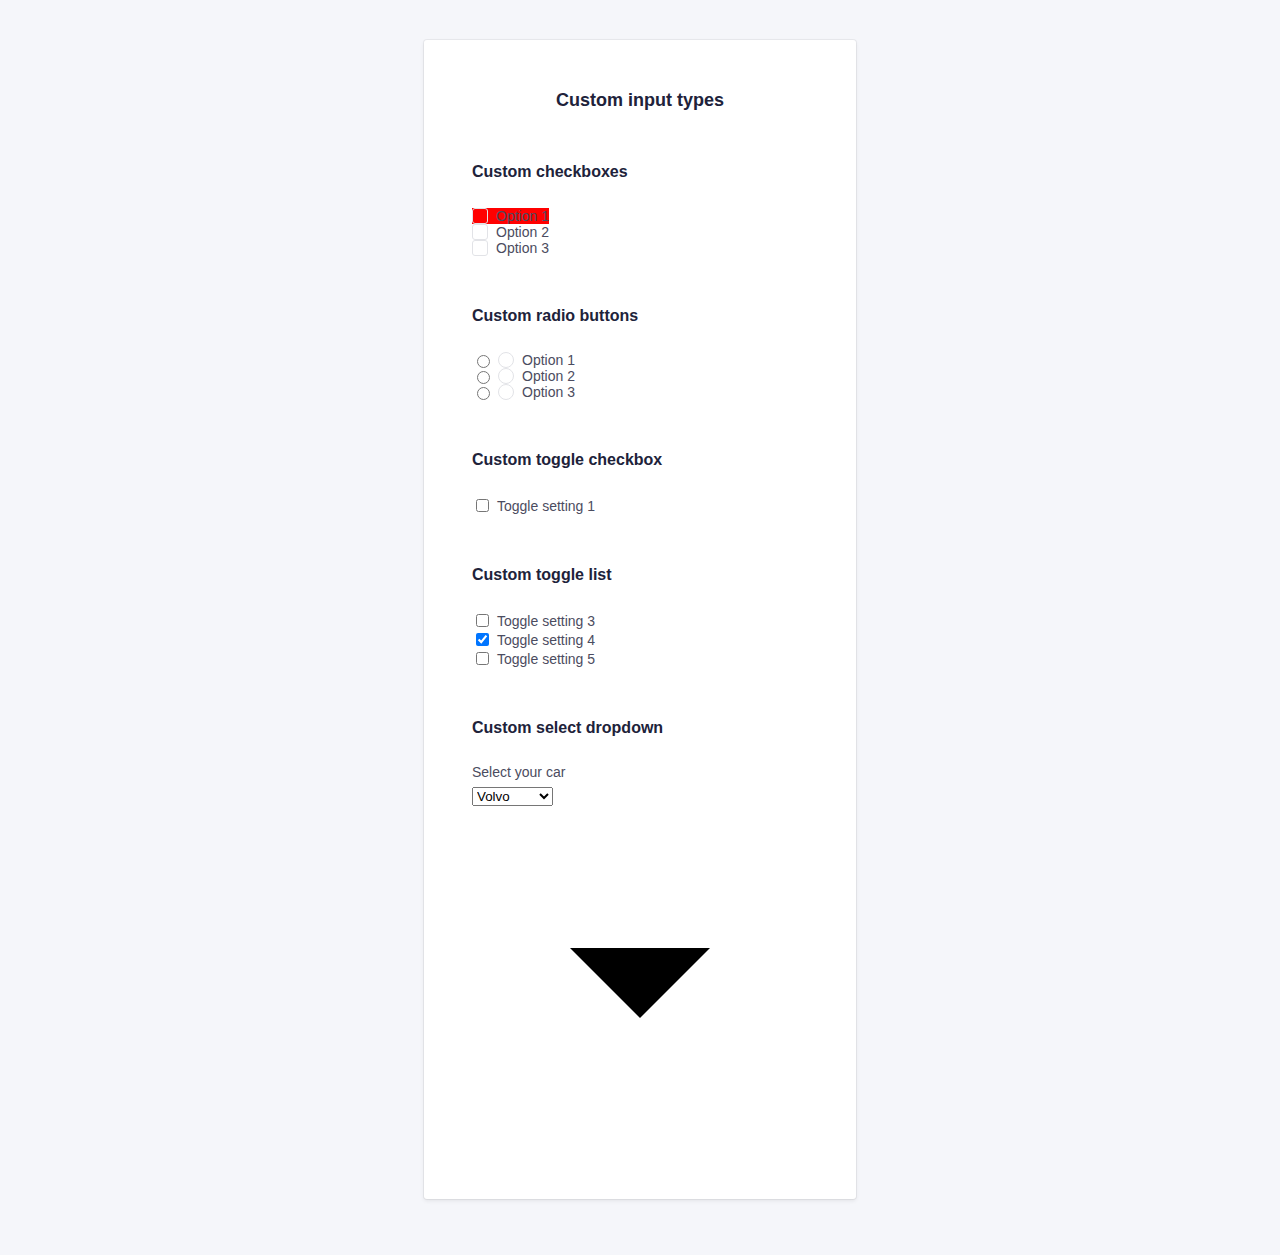
==== inputs.html @ a9cc6766 "eerste commit" ====
<!doctype html>
<html lang="en">
    <head>
        <meta charset="utf-8">
        <meta http-equiv="x-ua-compatible" content="ie=edge">
        <title>Blockport - Custom input types</title>
        <meta name="description" content="This is my HTML5 boilerplate.">
        <meta name="viewport" content="width=device-width, initial-scale=1.0">
        <meta name="msapplication-TileColor" content="#3385FF">
        <meta name="theme-color" content="#3385FF">

        <link rel="apple-touch-icon" sizes="180x180" href="apple-touch-icon.png">
        <link rel="icon" type="image/png" sizes="32x32" href="favicon-32x32.png">
        <link rel="icon" type="image/png" sizes="16x16" href="favicon-16x16.png">
        <link rel="manifest" href="site.webmanifest">
        <link rel="mask-icon" href="safari-pinned-tab.svg" color="#3385FF">

        <link rel="stylesheet" href="css/normalize.css">
        <link rel="stylesheet" href="css/screen.css">
        <script type="text/javascript">
            function togglePassword() {
                var passwordInput = document.querySelector(".js-password-input");

                if (passwordInput.type === "password") {
                    passwordInput.type = "text";
                } else {
                    passwordInput.type = "password";
                }
            }
        </script>
    </head>
    <body>
        <section class="o-row o-row--lg o-row--login o-row--beta">
            <div class="o-container u-max-width-xs">
                <form class="c-card" action="#">
                    <div class="c-card__body">
                        <h2 class="c-card__title">
                            Custom input types
                        </h2>
                        <div class="o-section">
                            <!-- Custom checkboxes -->
                            <h5>
                                Custom checkboxes
                            </h5>
                            <ul class="o-list c-option-list">
                                <li class="c-form-field c-form-field--option c-option-list__item">
                                    <input class="c-option c-option--hidden o-hide-accessible" type="checkbox"
                                        id="checkbox1" checked>
                                    <label class="c-label c-label--option c-custom-option" for="checkbox1">
                                        <span class="c-custom-option__fake-input c-custom-option__fake-input--checkbox">
                                            <svg class="c-custom-option__symbol" xmlns="http://www.w3.org/2000/svg" viewBox="0 0 9 6.75">
                                                <path d="M4.75,9.5a1,1,0,0,1-.707-.293l-2.25-2.25A1,1,0,1,1,3.207,5.543L4.75,7.086,8.793,3.043a1,1,0,0,1,1.414,1.414l-4.75,4.75A1,1,0,0,1,4.75,9.5" transform="translate(-1.5 -2.75)"/>
                                            </svg>
                                        </span>
                                        Option 1
                                    </label>
                                </li>
                                <li class="c-form-field c-form-field--option c-option-list__item">
                                    <input class="c-option c-option--hidden o-hide-accessible" type="checkbox"
                                        id="checkbox2">
                                    <label class="c-label c-label--option c-custom-option" for="checkbox2">
                                        <span class="c-custom-option__fake-input c-custom-option__fake-input--checkbox">
                                            <svg class="c-custom-option__symbol" xmlns="http://www.w3.org/2000/svg" viewBox="0 0 9 6.75">
                                                <path d="M4.75,9.5a1,1,0,0,1-.707-.293l-2.25-2.25A1,1,0,1,1,3.207,5.543L4.75,7.086,8.793,3.043a1,1,0,0,1,1.414,1.414l-4.75,4.75A1,1,0,0,1,4.75,9.5" transform="translate(-1.5 -2.75)"/>
                                            </svg>
                                        </span>
                                        Option 2
                                    </label>
                                </li>
                                <li class="c-form-field c-form-field--option c-option-list__item">
                                    <input class="c-option c-option--hidden o-hide-accessible" type="checkbox"
                                        id="checkbox3">
                                    <label class="c-label c-label--option c-custom-option" for="checkbox3">
                                        <span class="c-custom-option__fake-input c-custom-option__fake-input--checkbox">
                                            <svg class="c-custom-option__symbol" xmlns="http://www.w3.org/2000/svg" viewBox="0 0 9 6.75">
                                                <path d="M4.75,9.5a1,1,0,0,1-.707-.293l-2.25-2.25A1,1,0,1,1,3.207,5.543L4.75,7.086,8.793,3.043a1,1,0,0,1,1.414,1.414l-4.75,4.75A1,1,0,0,1,4.75,9.5" transform="translate(-1.5 -2.75)"/>
                                            </svg>
                                        </span>
                                        Option 3
                                    </label>
                                </li>
                            </ul>
                        </div>
                        <div class="o-section">
                            <!-- Custom radio buttons -->
                            <h5>
                                Custom radio buttons
                            </h5>
                            <ul class="o-list c-option-list">
                                <li class="c-form-field c-form-field--option c-option-list__item">
                                    <input class="c-option c-option--hidden" type="radio" name="radios" id="radio1">
                                    <label class="c-label c-label--option c-custom-option" for="radio1">
                                        <span class="c-custom-option__fake-input c-custom-option__fake-input--radio">
                                            <span class="c-custom-option__symbol"></span>
                                        </span>
                                        Option 1
                                    </label>
                                </li>
                                <li class="c-form-field c-form-field--option c-option-list__item">
                                    <input class="c-option c-option--hidden" type="radio" name="radios" id="radio2">
                                    <label class="c-label c-label--option c-custom-option" for="radio2">
                                        <span class="c-custom-option__fake-input c-custom-option__fake-input--radio">
                                            <span class="c-custom-option__symbol"></span>
                                        </span>
                                        Option 2
                                    </label>
                                </li>
                                <li class="c-form-field c-form-field--option c-option-list__item">
                                    <input class="c-option c-option--hidden" type="radio" name="radios" id="radio3">
                                    <label class="c-label c-label--option c-custom-option" for="radio3">
                                        <span class="c-custom-option__fake-input c-custom-option__fake-input--radio">
                                            <span class="c-custom-option__symbol"></span>
                                        </span>
                                        Option 3
                                    </label>
                                </li>
                            </ul>
                        </div>
                        <div class="o-section">
                            <!-- Custom toggle checkboxes -->
                            <h5>
                                Custom toggle checkbox
                            </h5>
                            <p class="c-form-field c-form-field--option">
                                <input class="c-option c-option--hidden" type="checkbox" id="toggle1">
                                <label class="c-label c-label--option c-custom-toggle" for="toggle1">
                                    <span class="c-custom-toggle__fake-input">
                                    </span>
                                    Toggle setting 1
                                </label>
                            </p>
                        </div>
                        <div class="o-section">
                            <h5>
                                Custom toggle list
                            </h5>
                            <ul class="o-list c-toggle-list">
                                <li class="c-form-field c-form-field--option c-toggle-list__item">
                                    <input class="c-option c-option--hidden" type="checkbox" id="toggle3">
                                    <label class="c-label c-label--option c-custom-toggle c-custom-toggle--inverted" for="toggle3">
                                        <span class="c-custom-toggle__fake-input">
                                        </span>
                                        Toggle setting 3
                                    </label>
                                </li>
                                <li class="c-form-field c-form-field--option c-toggle-list__item">
                                    <input class="c-option c-option--hidden" type="checkbox" id="toggle4" checked>
                                    <label class="c-label c-label--option c-custom-toggle c-custom-toggle--inverted" for="toggle4">
                                        <span class="c-custom-toggle__fake-input">
                                        </span>
                                        Toggle setting 4
                                    </label>
                                </li>
                                <li class="c-form-field c-form-field--option c-toggle-list__item">
                                    <input class="c-option c-option--hidden" type="checkbox" id="toggle5">
                                    <label class="c-label c-label--option c-custom-toggle c-custom-toggle--inverted" for="toggle5">
                                        <span class="c-custom-toggle__fake-input">
                                        </span>
                                        Toggle setting 5
                                    </label>
                                </li>
                            </ul>
                        </div>
                        <div class="o-section">
                            <!-- Custom select -->
                            <h5>
                                Custom select dropdown
                            </h5>
                            <p class="c-form-field">
                                <label class="c-label" for="select1">
                                    Select your car
                                </label>
                                <span class="c-custom-select">
                                    <select class="c-custom-select__input" class="" name="select1" id="select1">
                                        <option value="volvo">Volvo</option>
                                        <option value="saab">Saab</option>
                                        <option value="mercedes">Mercedes</option>
                                        <option value="audi">Audi</option>
                                    </select>
                                    <svg class="c-custom-select__symbol" xmlns="http://www.w3.org/2000/svg" viewBox="0 0 24 24">
                                        <path d="M7,10l5,5,5-5Z"/>
                                    </svg>
                                </span>
                            </p>
                        </div>
                    </div>
                </form>
            </div>
        </section>
    </body>
</html>
---- css/screen.css ----
/*------------------------------------*\
#FONTS
\*------------------------------------*/

@font-face {
    font-family: "Inter Web";
    font-weight: 400;
    src: url("../fonts/Inter-Regular.woff2") format("woff2")
}

@font-face {
    font-family: "Inter Web";
    font-weight: 600;
    src: url("../fonts/Inter-SemiBold.woff2") format("woff2")
}

/*------------------------------------*\
#Variables
\*------------------------------------*/

:root {
    /* colors */
    --global-color-alpha-light: #4F95FF;
    --global-color-alpha: #3385FF;
    --global-color-alpha-dark: #2E77E6;
    --global-color-alpha-x-dark: #1B4186;
    --global-color-alpha-transparent: #3385ffbf;
    --global-color-alpha-x-transparent: #3385ff4d;

    --global-color-neutral-xxxx-light: #F5F6FA;
    --global-color-neutral-xxx-light: #E2E3E7;
    --global-color-neutral-xx-light: #caccd4;
    --global-color-neutral-x-light: #b5b6c0;
    --global-color-neutral-light: #a0a1ad;
    --global-color-neutral: #8b8c9a;
    --global-color-neutral-dark: #757787;
    --global-color-neutral-x-dark: #606274;
    --global-color-neutral-xx-dark: #4b4c60;
    --global-color-neutral-xxx-dark: #35374d;
    --global-color-neutral-xxxx-dark: #20223a;

    /* border stuff */
    --global-borderRadius: 3px;
    --global-borderWidth: 1px;

    /* transitions */
    --global-transitionTiming-alpha: .1s ease-out;

    /* Baseline settings */
    --global-baseline: 8px;         
    --global-whitespace: calc(var(--global-baseline) * 3); /* = 24px */

    --global-whitespace-xs: calc(var(--global-baseline) / 2); /* = 4px */
    --global-whitespace-sm: calc(var(--global-baseline) * 1); /*  = 8px */
    --global-whitespace-md: calc(var(--global-baseline) * 2); /*  = 16px */
    --global-whitespace-lg: calc(var(--global-baseline) * 4); /*  = 32px */
    --global-whitespace-xl: calc(var(--global-whitespace) * 2); /*  = 48px */
    --global-whitespace-xxl: calc(var(--global-whitespace) * 3); /*  = 72px */

    /*input settings*/
    --global-input-backgroundColor: White;
    --global-input-color: var(--global-color-neutral-xxxx-dark);
    --global-input-borderColor: var(--global-color-neutral-xxx-light);
    --global-input-hover-borderColor: var(--global-color-neutral-xx-light);
    --global-input-focus-borderColor: var(--global-color-alpha);
    --global-input-boxShadow: 0 0 0 3px var(--global-color-alpha-x-transparent);
}

/*------------------------------------*\
#GENERIC
\*------------------------------------*/

/*
    Generic: Page
    ---
    Global page styles + universal box-sizing:
*/

html {
    font-size: 16px;
    line-height: 1.5;
    font-family: "Inter Web", Helvetica, arial, sans-serif;
    color: var(--global-color-neutral-xxxx-dark);
    background-color: var(--global-color-neutral-xxxx-light);
    box-sizing: border-box;
    -webkit-font-smoothing: antialiased;
    -moz-osx-font-smoothing: grayscale;    
}

*,
*:before,
*:after {
    box-sizing: inherit;
}

/*
* Remove text-shadow in selection highlight:
* https://twitter.com/miketaylr/status/12228805301
*
* Customize the background color to match your design.
*/

::-moz-selection {
    background: var(--global-color-alpha);
    color: white;
    text-shadow: none;
}

::selection {
    background: var(--global-color-alpha);
    color: white;
    text-shadow: none;
}

/*------------------------------------*\
#Elements
\*------------------------------------*/

/*
Elements: Images
---
Default markup for images to make them responsive
*/

img {
    max-width: 100%;
    vertical-align: top;
}

/*
    Elements: typography
    ---
    Default markup for typographic elements
*/

h1,
h2,
h3 {
    font-weight: 700;
}

h1 {
    font-size: 36px;
    line-height: calc(var(--global-baseline) * 6);
    margin: 0 0 var(--global-whitespace);
}

h2 {
    font-size: 32px;
    line-height: calc(var(--global-baseline) * 5);
    margin: 0 0 var(--global-whitespace);
}

h3 {
    font-size: 26px;
    line-height: calc(var(--global-baseline) * 4);
    margin: 0 0 var(--global-whitespace);
}

h4,
h5,
h6 {
    font-size: 16px;
    font-weight: 600;
    line-height: calc(var(--global-baseline) * 3);
    margin: 0 0 var(--global-whitespace);
}

p,
ol,
ul,
dl,
table,
address,
figure {
    margin: 0 0 var(--global-whitespace);
}

ul,
ol {
    padding-left: var(--global-whitespace);
}

li ul,
li ol {
    margin-bottom: 0;
}

blockquote {
    font-style: normal;
    font-size: 23px;
    line-height: calc(var(--global-baseline) * 6);
    margin: 0 0 var(--global-whitespace);
}

blockquote * {
    font-size: inherit;
    line-height: inherit;
}

figcaption {
    font-weight: 400;
    font-size: 12px;
    line-height: calc(var(--global-baseline) * 2);
    margin-top: var(--global-whitespace-xxs);
}

hr {
    border: 0;
    height: var(--global-borderWidth);
    background: LightGrey;
    margin: 0 0 var(--global-whitespace);
}

a,
a:visited {
    transition: all var(--global-transitionTiming-alpha);
    color: var(--global-color-alpha);
    outline-color: var(--global-link-BoxShadowColor);
    outline-width: medium;
    outline-offset: 2px;
}

a:hover,
a:focus {
    color: var(--global-color-alpha-light);
}

a:active {
    color: var(--global-color-alpha-dark);
}

label,
input {
    display: block;
}

input::placeholder {
    color: var(--global-color-neutral-x-light);
}

/*------------------------------------*\
#OBJECTS
\*------------------------------------*/

/*
    Objects: Row
    ---
    Creates a horizontal row that stretches the viewport and adds padding around children
*/

.o-row {
    position: relative;
    padding: var(--global-whitespace) var(--global-whitespace) 0;
}

.o-row--login {
    min-height: 100vh;
    display: -webkit-flex;
    display: -ms-flex;
    display: flex;
    -ms-align-items: center;
    align-items: center;
}

/* size modifiers */

.o-row--lg {
    padding-top: var(--global-whitespace-lg);
    padding-bottom: var(--global-whitespace);
}

@media (min-width: 768px) {
    .o-row {
        padding-left: var(--global-whitespace-lg);
        padding-right: var(--global-whitespace-lg);
    }
}

/*
    Objects: Container
    ---
    Creates a horizontal container that sets de global max-width
*/

.o-container {
    margin-left: auto;
    margin-right: auto;
    max-width: 79.5em; /* 79.5 * 16px = 1272 */
    width: 100%;
}

/*
    Objects: section
    ---
    Creates vertical whitespace between adjacent sections inside a row
*/

.o-section {
    position: relative;
}

.o-section + .o-section {
    padding-top: var(--global-whitespace);
}

@media (min-width: 768px) {
    .o-section--lg + .o-section--lg,
    .o-section--xl + .o-section--xl {
        padding-top: var(--global-whitespace-lg);
    }
}

@media (min-width: 992px) {
    .o-section--xl + .o-section--xl {
        padding-top: var(--global-whitespace-xxl);
    }
}

/*
    Objects: Layout
    ---
    The layout object provides us with a column-style layout system. This object
    contains the basic structural elements, but classes should be complemented
    with width utilities
*/

.o-layout {
    display: -webkit-flex;
    display: -ms-flexbox;
    display: flex;
    flex-wrap: wrap;
}

.o-layout__item {
    width: 100%;
}

/* gutter modifiers, these affect o-layout__item too */

.o-layout--gutter {
    margin: 0 -12px;
}

.o-layout--gutter > .o-layout__item {
    padding: 0 12px;
}

.o-layout--gutter-sm {
    margin: 0 -6px;
}

.o-layout--gutter-sm > .o-layout__item {
    padding: 0 6px;
}

.o-layout--gutter-lg {
    margin: 0 calc(var(--global-whitespace) * -1);
}

.o-layout--gutter-lg > .o-layout__item {
    padding: 0 var(--global-whitespace);
}

.o-layout--gutter-xl {
    margin: 0 calc(var(--global-whitespace-lg) * -1);
}

.o-layout--gutter-xl > .o-layout__item {
    padding: 0 var(--global-whitespace-lg);
}

/* reverse horizontal row modifier */

.o-layout--row-reverse {
    flex-direction: row-reverse;
}

/* Horizontal alignment modifiers*/

.o-layout--justify-start {
    justify-content: flex-start;
}

.o-layout--justify-end {
    justify-content: flex-end;
}

.o-layout--justify-center {
    justify-content: center;
}

.o-layout--justify-space-around {
    justify-content: space-around;
}

.o-layout--justify-space-evenly {
    justify-content: space-evenly;
}

.o-layout--justify-space-between {
    justify-content: space-between;
}

/* Vertical alignment modifiers */

.o-layout--align-start {
    align-items: flex-start;
}

.o-layout--align-end {
    align-items: flex-end;
}

.o-layout--align-center {
    align-items: center;
}

.o-layout--align-baseline {
    align-items: baseline;
}

/* Vertical alignment modifiers that only work if there is one than one flex item */

.o-layout--align-content-start {
    align-content: start;
}

.o-layout--align-content-end {
    align-content: end;
}

.o-layout--align-content-center {
    align-content: center;
}

.o-layout--align-content-space-around {
    align-content: space-around;
}

.o-layout--align-content-space-between {
    align-content: space-between;
}

/*
    Objects: List
    ---
    Small reusable object to remove default list styling from lists
*/

.o-list {
    list-style: none;
    padding: 0;
}

/*
    Object: Button reset
    ---
    Small button reset object
*/

.o-button-reset {
    border: none;
    margin: 0;
    padding: 0;
    width: auto;
    overflow: visible;
    background: transparent;

    /* inherit font & color from ancestor */
    color: inherit;
    font: inherit;

    /* Normalize `line-height`. Cannot be changed from `normal` in Firefox 4+. */
    line-height: normal;

    /* Corrects font smoothing for webkit */
    -webkit-font-smoothing: inherit;
    -moz-osx-font-smoothing: inherit;

    /* Corrects inability to style clickable `input` types in iOS */
    -webkit-appearance: none;
}

/*
    Object: Hide accessible
    ---
    Accessibly hide any element
*/

.o-hide-accessible {
    position: absolute;
    width: 1px;
    height: 1px;
    padding: 0;
    margin: -1px;
    overflow: hidden;
    clip: rect(0, 0, 0, 0);
    border: 0;
}

/*------------------------------------*\
#COMPONENTS
\*------------------------------------*/

/*
    Component: Logo
    ---
    Website main logo
*/

.c-logo {
    height: var(--global-whitespace);
    display: flex;
    align-items: center;
    justify-content: center;
    margin-bottom: var(--global-whitespace-lg);
}

.c-logo__symbol {
    height: 100%;
}

.c-logo__path--1 {
    fill: var(--global-color-neutral-xxxx-dark);
}

.c-logo__path--2 {
    fill: var(--global-color-alpha);
}

.c-logo__path--3 {
    fill: var(--color-alpha-x-dark);
}

/*
    Component: Card
    ---
    Card with box shadow
*/

.c-card {
    background-color: White;
    margin-bottom: var(--global-whitespace);
    border-radius: var(--global-borderRadius);
    box-shadow: 0 0 0 var(--global-borderWidth) rgba(0,0,0, 0.05), 0 2px 4px rgba(0,0,0,.075);
    overflow: hidden;
}

/* Add padding to child for more flexibility */
.c-card__body,
.c-card__footer {
    padding: var(--global-whitespace);
}

.c-card__footer {
    text-align: center;
    border-top: var(--global-borderWidth) solid var(--global-color-neutral-xxx-light);
}

.c-card__title {
    text-align: center;
    font-size: 18px;
    line-height: calc(var(--global-baseline) * 3);
    font-weight: 600;
}

/* This allows c-card__body and __footer to have equal padding everywhere */

.c-card__body > *:last-child,
.c-card__footer > *:last-child,
.c-card__body > *:last-child > *:last-child,
.c-card__footer > *:last-child > *:last-child {
    margin-bottom: 0;
}

@media (min-width: 27em) {
    .c-card__body {
        padding: var(--global-whitespace-xl);
    }

    .c-card__title {
        margin-bottom: var(--global-whitespace-xl);
    }
}

/*
    Component: Forms
    ---
    Everything form related here
*/

.c-form-field--option {
    display: -webkit-flex;
    display: -ms-flex;
    display: flex;
    -ms-align-items: center;
    align-items: center;
}

/*
    Component: Input
    ---
    Class to put on all input="text" like form inputs
*/

.c-input {
    -webkit-appearance: none;
    -moz-appearance: none;
    appearance: none;
    width: 100%;
    border: var(--input-borderWidth, var(--global-borderWidth)) solid var(--input-borderColor, var(--global-input-borderColor));
    background-color: var(--input-backgroundColor, var(--global-input-backgroundColor));
    color: var(--global-input-color);
    background-color: White;
    font-family: inherit;
    font-size: 16px;
    line-height: calc(var(--global-baseline) * 3);
    padding: calc(var(--global-baseline) * 1.5 - var(--global-borderWidth)) var(--global-whitespace-md);
    outline: none;
    transition: border var(--global-transition-timing-alpha);
}

.c-input:hover {
    border-color: var(var(--input-focus-borderColor),var(--global-color-neutral-xx-light));
}

.c-input:focus,
.c-input:active {
    border-color: var(--global-color-alpha);
    box-shadow: 0 0 0 3px var(--global-color-alpha-x-transparent);
}

.c-custom-option
{
    display: flex;
    --custom-optin-focus-borderColor: var(--global-input-focus-borderColor);
    --custom-option-boxShadowColor: var(--global-input-boxShadowColor);
    --custom-option-focus-boxShadow: var(--global-input-boxShadowSpread) var(--custom-option-boxShadowColor);
}

.c-custom-option__fake-input
{
    display: flex;
    align-items: center;
    justify-content: center;
    width: 16px;
    height: 16px;
    border: 1px solid var(--global-color-neutral-xxx-light);
    margin-right: 8px;
}

.c-custom-option__symbol 
{
    opacity: 0;
    transform: scale(0);
    display: block;

    will-change: opacity, transform;
    transition: opacity 2000ms, ease-out, transform 210ms cubic-bezier(0.46, -0.57, 0.56, 1.68);
}

.c-custom-option__fake-input--radio
{
    border-radius: 50%;
}

.c-custom-option__fake-input--checkbox
{
    border-radius: var(--global-borderRadius);
}

/* option input for checkboxes and radio buttons */

.c-option {
    margin-right: var(--global-whitespace-sm);
}

.c-option--hidden:checked+.c-custom-option {
    /*
    Do magic stuff here, for example:
    */
    background-color: red;
}

.c-option--hidden:checked+.c-custom-option .c-custom-option__symbol {
    /*
    Do magic stuff here, for example:
    */
    fill: blue;
}

/*
    Component: Label
    ---
    Class to put on all form labels
*/

.c-label {
    margin-bottom: 0;
    font-size: 14px;
    padding-bottom: var(--global-whitespace-xs);    
    line-height: calc(var(--global-baseline) * 2);
    color: var(--global-color-neutral-xx-dark);
}

.c-label--option {
    padding-bottom: 0;
}

/*
    Component: Button
    ---
    Class to put on form buttons or
*/

.c-button {
    font-size: 16px;
    font-weight: 700;
    border-radius: var(--global-borderRadius);
    border: var(--global-borderWidth) solid var(--global-color-alpha-dark);
    background-color: var(--global-color-alpha);
    color: #fff;
    padding: calc(var(--global-baseline) * 1.5 - var(--global-borderWidth)) var(--global-whitespace-md);
    line-height: calc(var(--global-baseline) * 3);
    width: 100%;
    outline: none;
    transition: all var(--global-transition-timing-alpha);
}

.c-button:hover {
    background-color: var(--global-color-alpha-light);
}

.c-button:focus {
    box-shadow: 0 0 0 3px var(--global-color-alpha-x-transparent);
}

.c-button:active {
    background-color: var(--global-color-alpha-dark);
    box-shadow: none;
}

/*------------------------------------*\
#UTILITIES
\*------------------------------------*/

/*
    Utilities: color
    ---
    Utility classes to put specific colors onto elements
*/

.u-color-neutral {
    color: var(--global-color-neutral);
}

.u-color-neutral-dark {
    color: var(--global-color-neutral-dark);
}

/*
    Utilities: spacing
    ---
    Utility classes to put specific margins and paddings onto elements
*/

.u-pt-clear {
    padding-top: 0 !important;
}

.u-mb-clear {
    margin-bottom: 0 !important;
}

.u-mb-xs {
    margin-bottom: var(--global-whitespace-xs) !important;
}

.u-mb-sm {
    margin-bottom: var(--global-whitespace-sm) !important;
}

.u-mb-md {
    margin-bottom: var(--global-whitespace-md) !important;
}

.u-mb-lg {
    margin-bottom: var(--global-whitespace-lg) !important;
}

.u-mb-xl {
    margin-bottom: var(--global-whitespace-xl) !important;
}

.u-mb-xl {
    margin-bottom: var(--global-whitespace-xl) !important;
}

/*
    Utilities: max-width
    ---
    Utility classes to put specific max widths onto elements
*/

.u-max-width-xs {
    max-width: 27em !important;
}

.u-max-width-sm {
    max-width: 39em !important;
}

.u-max-width-md {
    max-width: 50em !important;
}

.u-max-width-lg {
    max-width: 63.5em !important;
}

.u-max-width-none {
    max-width: none !important;
}


/*
    Utilities: align
    ---
    Utility classes align text or components
*/

.u-align-text-center {
    text-align: center;
}

.u-align-center {
    margin: 0 auto;
}

/*
    Utilities: text
    Utility classes to create smaller or bigger test
*/

.u-text-sm {
    font-size: 14px;
}

/*
    Utility: Widths
    ---
    Utility classes to put specific widths onto elements
    Will be mostly used on o-layout__item
*/

.u-width-auto {
    width: auto !important;
}

.u-1-of-2 {
    width: 50% !important;
}

.u-1-of-3 {
    width: 33.3333333333% !important;
}

.u-2-of-3 {
    width: 66.6666666667% !important;
}

.u-1-of-4 {
    width: 25% !important;
}

.u-3-of-4 {
    width: 75% !important;
}

.u-1-of-5 {
    width: 20% !important;
}

.u-2-of-5 {
    width: 40% !important;
}

.u-3-of-5 {
    width: 60% !important;
}

.u-4-of-5 {
    width: 80% !important;
}

.u-1-of-6 {
    width: 16.6666666667% !important;
}

.u-5-of-6 {
    width: 83.3333333333% !important;
}

@media (min-width: 576px) {
    .u-1-of-2-bp1 {
        width: 50% !important;
    }
    .u-1-of-3-bp1 {
        width: 33.3333333333% !important;
    }
    .u-2-of-3-bp1 {
        width: 66.6666666667% !important;
    }
    .u-1-of-4-bp1 {
        width: 25% !important;
    }
    .u-3-of-4-bp1 {
        width: 75% !important;
    }
    .u-1-of-5-bp1 {
        width: 20% !important;
    }
    .u-2-of-5-bp1 {
        width: 40% !important;
    }
    .u-3-of-5-bp1 {
        width: 60% !important;
    }
    .u-4-of-5-bp1 {
        width: 80% !important;
    }
    .u-1-of-6-bp1 {
        width: 16.6666666667% !important;
    }
    .u-5-of-6-bp1 {
        width: 83.3333333333% !important;
    }
}

@media (min-width: 768px) {
    .u-1-of-2-bp2 {
        width: 50% !important;
    }
    .u-1-of-3-bp2 {
        width: 33.3333333333% !important;
    }
    .u-2-of-3-bp2 {
        width: 66.6666666667% !important;
    }
    .u-1-of-4-bp2 {
        width: 25% !important;
    }
    .u-3-of-4-bp2 {
        width: 75% !important;
    }
    .u-1-of-5-bp2 {
        width: 20% !important;
    }
    .u-2-of-5-bp2 {
        width: 40% !important;
    }
    .u-3-of-5-bp2 {
        width: 60% !important;
    }
    .u-4-of-5-bp2 {
        width: 80% !important;
    }
    .u-1-of-6-bp2 {
        width: 16.6666666667% !important;
    }
    .u-5-of-6-bp2 {
        width: 83.3333333333% !important;
    }
}

@media (min-width: 992px) {
    .u-1-of-2-bp3 {
        width: 50% !important;
    }
    .u-1-of-3-bp3 {
        width: 33.3333333333% !important;
    }
    .u-2-of-3-bp3 {
        width: 66.6666666667% !important;
    }
    .u-1-of-4-bp3 {
        width: 25% !important;
    }
    .u-3-of-4-bp3 {
        width: 75% !important;
    }
    .u-1-of-5-bp3 {
        width: 20% !important;
    }
    .u-2-of-5-bp3 {
        width: 40% !important;
    }
    .u-3-of-5-bp3 {
        width: 60% !important;
    }
    .u-4-of-5-bp3 {
        width: 80% !important;
    }
    .u-1-of-6-bp3 {
        width: 16.6666666667% !important;
    }
    .u-5-of-6-bp3 {
        width: 83.3333333333% !important;
    }
}

@media (min-width: 1200px) {
    .u-1-of-2-bp4 {
        width: 50% !important;
    }
    .u-1-of-3-bp4 {
        width: 33.3333333333% !important;
    }
    .u-2-of-3-bp4 {
        width: 66.6666666667% !important;
    }
    .u-1-of-4-bp4 {
        width: 25% !important;
    }
    .u-3-of-4-bp4 {
        width: 75% !important;
    }
    .u-1-of-5-bp4 {
        width: 20% !important;
    }
    .u-2-of-5-bp4 {
        width: 40% !important;
    }
    .u-3-of-5-bp4 {
        width: 60% !important;
    }
    .u-4-of-5-bp4 {
        width: 80% !important;
    }
    .u-1-of-6-bp4 {
        width: 16.6666666667% !important;
    }
    .u-5-of-6-bp4 {
        width: 83.3333333333% !important;
    }
}

/*------------------------------------*\
#MEDIA
\*------------------------------------*/

/*
    Media Queries
    ---
    EXAMPLE Media Queries for Responsive Design.
    These examples override the primary ('mobile first') styles.
    USE THEM INLINE!
*/

/* Extra small devices (portrait phones, less than 576px)
No media query since this is the default in mobile first design
*/

/* Small devices (landscape phones, 576px and up)
@media (min-width: 576px) {}
*/

/* Medium devices (tablets, 768px and up)
@media (min-width: 768px) {}
*/

/* Large devices (landscape tablets, desktops, 992px and up)
@media (min-width: 992px) {}
*/

/* Extra large devices (large desktops, 1200px and up)
@media (min-width: 1200px) {}
*/

/*
    Print styles.
    ---
    Inlined to avoid the additional HTTP request:
    http://www.phpied.com/delay-loading-your-print-css/
*/

@media print {
    *,
    *:before,
    *:after {
        background: transparent !important;
        color: #000 !important;
        /* Black prints faster:
        http://www.sanbeiji.com/archives/953 */
        box-shadow: none !important;
        text-shadow: none !important;
    }
    a,
    a:visited {
        text-decoration: underline;
    }
    a[href]:after {
        content: " (" attr(href) ")";
    }
    abbr[title]:after {
        content: " (" attr(title) ")";
    }
    /*
    * Don't show links that are fragment identifiers,
    * or use the `javascript:` pseudo protocol
    */
    a[href^="#"]:after,
    a[href^="javascript:"]:after {
        content: "";
    }
    pre {
        white-space: pre-wrap !important;
    }
    pre,
    blockquote {
        border: 1px solid #999;
        page-break-inside: avoid;
    }
    /*
    * Printing Tables:
    * http://css-discuss.incutio.com/wiki/Printing_Tables
    */
    thead {
        display: table-header-group;
    }
    tr,
    img {
        page-break-inside: avoid;
    }
    p,
    h2,
    h3 {
        orphans: 3;
        widows: 3;
    }
    h2,
    h3 {
        page-break-after: avoid;
    }
}
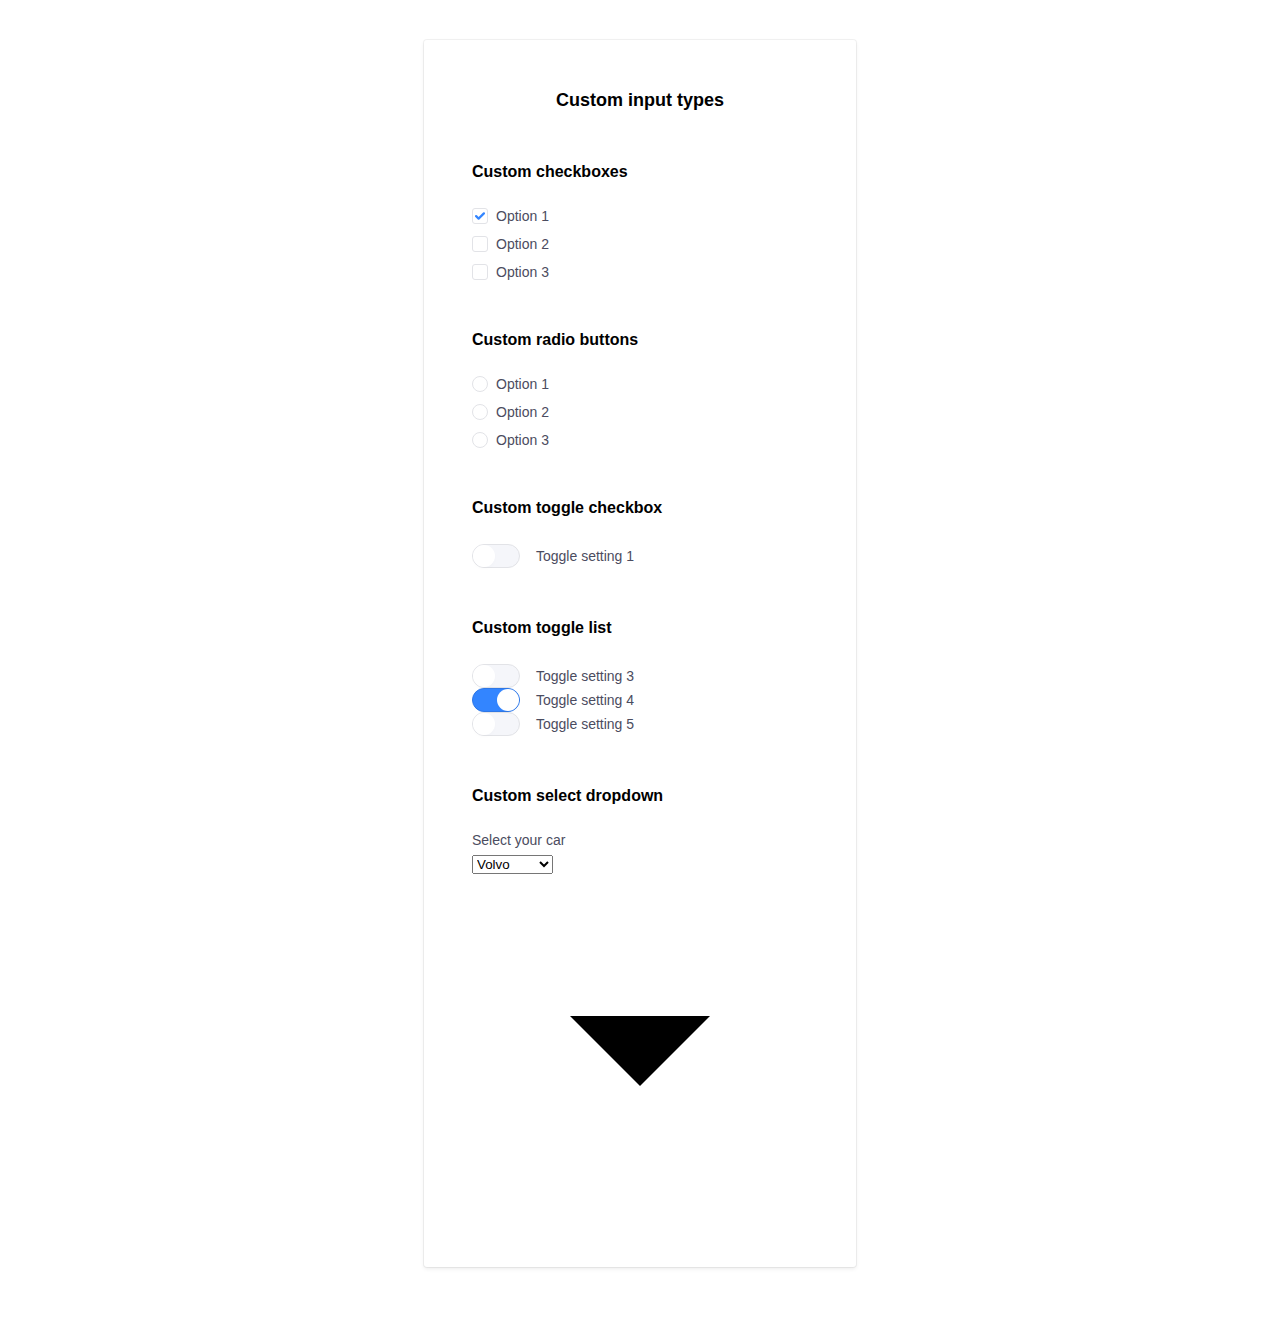
==== commit 6bc7a085: "begin dark theme" ====
--- a/inputs.html
+++ b/inputs.html
@@ -88,7 +88,8 @@
                             </h5>
                             <ul class="o-list c-option-list">
                                 <li class="c-form-field c-form-field--option c-option-list__item">
-                                    <input class="c-option c-option--hidden" type="radio" name="radios" id="radio1">
+                                    <input class="o-hide-accessible c-option c-option--hidden" type="radio" name="radios"
+                                        id="radio1">
                                     <label class="c-label c-label--option c-custom-option" for="radio1">
                                         <span class="c-custom-option__fake-input c-custom-option__fake-input--radio">
                                             <span class="c-custom-option__symbol"></span>
@@ -97,7 +98,8 @@
                                     </label>
                                 </li>
                                 <li class="c-form-field c-form-field--option c-option-list__item">
-                                    <input class="c-option c-option--hidden" type="radio" name="radios" id="radio2">
+                                    <input class="o-hide-accessible c-option c-option--hidden" type="radio"
+                                        name="radios" id="radio2">
                                     <label class="c-label c-label--option c-custom-option" for="radio2">
                                         <span class="c-custom-option__fake-input c-custom-option__fake-input--radio">
                                             <span class="c-custom-option__symbol"></span>
@@ -106,7 +108,8 @@
                                     </label>
                                 </li>
                                 <li class="c-form-field c-form-field--option c-option-list__item">
-                                    <input class="c-option c-option--hidden" type="radio" name="radios" id="radio3">
+                                    <input class="o-hide-accessible c-option c-option--hidden" type="radio" name="radios"
+                                        id="radio3">
                                     <label class="c-label c-label--option c-custom-option" for="radio3">
                                         <span class="c-custom-option__fake-input c-custom-option__fake-input--radio">
                                             <span class="c-custom-option__symbol"></span>
@@ -122,7 +125,7 @@
                                 Custom toggle checkbox
                             </h5>
                             <p class="c-form-field c-form-field--option">
-                                <input class="c-option c-option--hidden" type="checkbox" id="toggle1">
+                                <input class="c-option c-option--hidden o-hide-accessible" type="checkbox" id="toggle1">
                                 <label class="c-label c-label--option c-custom-toggle" for="toggle1">
                                     <span class="c-custom-toggle__fake-input">
                                     </span>
@@ -136,7 +139,7 @@
                             </h5>
                             <ul class="o-list c-toggle-list">
                                 <li class="c-form-field c-form-field--option c-toggle-list__item">
-                                    <input class="c-option c-option--hidden" type="checkbox" id="toggle3">
+                                    <input class="c-option c-option--hidden o-hide-accessible" type="checkbox" id="toggle3">
                                     <label class="c-label c-label--option c-custom-toggle c-custom-toggle--inverted" for="toggle3">
                                         <span class="c-custom-toggle__fake-input">
                                         </span>
@@ -144,7 +147,7 @@
                                     </label>
                                 </li>
                                 <li class="c-form-field c-form-field--option c-toggle-list__item">
-                                    <input class="c-option c-option--hidden" type="checkbox" id="toggle4" checked>
+                                    <input class="c-option c-option--hidden o-hide-accessible" type="checkbox" id="toggle4" checked>
                                     <label class="c-label c-label--option c-custom-toggle c-custom-toggle--inverted" for="toggle4">
                                         <span class="c-custom-toggle__fake-input">
                                         </span>
@@ -152,7 +155,7 @@
                                     </label>
                                 </li>
                                 <li class="c-form-field c-form-field--option c-toggle-list__item">
-                                    <input class="c-option c-option--hidden" type="checkbox" id="toggle5">
+                                    <input class="c-option c-option--hidden o-hide-accessible" type="checkbox" id="toggle5">
                                     <label class="c-label c-label--option c-custom-toggle c-custom-toggle--inverted" for="toggle5">
                                         <span class="c-custom-toggle__fake-input">
                                         </span>
--- a/css/screen.css
+++ b/css/screen.css
@@ -26,6 +26,8 @@
     --global-color-alpha-x-dark: #1B4186;
     --global-color-alpha-transparent: #3385ffbf;
     --global-color-alpha-x-transparent: #3385ff4d;
+    --global-color-alpha-white: white;
+    --global-color-alpha-black: black;
 
     --global-color-neutral-xxxx-light: #F5F6FA;
     --global-color-neutral-xxx-light: #E2E3E7;
@@ -39,6 +41,7 @@
     --global-color-neutral-xxx-dark: #35374d;
     --global-color-neutral-xxxx-dark: #20223a;
 
+
     /* border stuff */
     --global-borderRadius: 3px;
     --global-borderWidth: 1px;
@@ -47,23 +50,48 @@
     --global-transitionTiming-alpha: .1s ease-out;
 
     /* Baseline settings */
-    --global-baseline: 8px;         
-    --global-whitespace: calc(var(--global-baseline) * 3); /* = 24px */
-
-    --global-whitespace-xs: calc(var(--global-baseline) / 2); /* = 4px */
-    --global-whitespace-sm: calc(var(--global-baseline) * 1); /*  = 8px */
-    --global-whitespace-md: calc(var(--global-baseline) * 2); /*  = 16px */
-    --global-whitespace-lg: calc(var(--global-baseline) * 4); /*  = 32px */
-    --global-whitespace-xl: calc(var(--global-whitespace) * 2); /*  = 48px */
-    --global-whitespace-xxl: calc(var(--global-whitespace) * 3); /*  = 72px */
+    --global-baseline: 8px;
+    --global-whitespace: calc(var(--global-baseline) * 3);
+    /* = 24px */
+
+    --global-whitespace-xs: calc(var(--global-baseline) / 2);
+    /* = 4px */
+    --global-whitespace-sm: calc(var(--global-baseline) * 1);
+    /*  = 8px */
+    --global-whitespace-md: calc(var(--global-baseline) * 2);
+    /*  = 16px */
+    --global-whitespace-lg: calc(var(--global-baseline) * 4);
+    /*  = 32px */
+    --global-whitespace-xl: calc(var(--global-whitespace) * 2);
+    /*  = 48px */
+    --global-whitespace-xxl: calc(var(--global-whitespace) * 3);
+    /*  = 72px */
 
     /*input settings*/
     --global-input-backgroundColor: White;
+    --global-page-color: White;
     --global-input-color: var(--global-color-neutral-xxxx-dark);
     --global-input-borderColor: var(--global-color-neutral-xxx-light);
     --global-input-hover-borderColor: var(--global-color-neutral-xx-light);
     --global-input-focus-borderColor: var(--global-color-alpha);
     --global-input-boxShadow: 0 0 0 3px var(--global-color-alpha-x-transparent);
+
+    --global-input-boxShadowSpread: 0 0 0 0;
+    --global-input-boxShadowSpreadFocus: 0 0 0 4px;
+    --global-input-boxShadowColor: var(--global-color-alpha-x-transparent)
+}
+
+@media (prefers-color-scheme: dark) {
+    :root {
+        --global-page-color: var(--global-color-neutral-xxxx-dark);
+        --global-page-backgroundColor: var(--color-neutral-xxxx-dark);
+        --logo__path--1--fill: White;
+        --logo__path--2--fill: var(--logo__path--1--fill);
+        --logo__path--3--fill: var(--logo__path--1--fill);
+        --global-color-alpha-white: #35374D;
+        --global-color-alpha-black: white;
+        --global-input-color: var(--global-color-neutral-xx-dark);
+    }
 }
 
 /*------------------------------------*\
@@ -80,11 +108,11 @@
     font-size: 16px;
     line-height: 1.5;
     font-family: "Inter Web", Helvetica, arial, sans-serif;
-    color: var(--global-color-neutral-xxxx-dark);
-    background-color: var(--global-color-neutral-xxxx-light);
+    color: var(--global-page-color-neutral-xxxx-dark);
+    background-color: var(--global-page-color);
     box-sizing: border-box;
     -webkit-font-smoothing: antialiased;
-    -moz-osx-font-smoothing: grayscale;    
+    -moz-osx-font-smoothing: grayscale;
 }
 
 *,
@@ -286,7 +314,8 @@
 .o-container {
     margin-left: auto;
     margin-right: auto;
-    max-width: 79.5em; /* 79.5 * 16px = 1272 */
+    max-width: 79.5em;
+    /* 79.5 * 16px = 1272 */
     width: 100%;
 }
 
@@ -300,19 +329,20 @@
     position: relative;
 }
 
-.o-section + .o-section {
+.o-section+.o-section {
     padding-top: var(--global-whitespace);
 }
 
 @media (min-width: 768px) {
-    .o-section--lg + .o-section--lg,
-    .o-section--xl + .o-section--xl {
+
+    .o-section--lg+.o-section--lg,
+    .o-section--xl+.o-section--xl {
         padding-top: var(--global-whitespace-lg);
     }
 }
 
 @media (min-width: 992px) {
-    .o-section--xl + .o-section--xl {
+    .o-section--xl+.o-section--xl {
         padding-top: var(--global-whitespace-xxl);
     }
 }
@@ -342,7 +372,7 @@
     margin: 0 -12px;
 }
 
-.o-layout--gutter > .o-layout__item {
+.o-layout--gutter>.o-layout__item {
     padding: 0 12px;
 }
 
@@ -350,7 +380,7 @@
     margin: 0 -6px;
 }
 
-.o-layout--gutter-sm > .o-layout__item {
+.o-layout--gutter-sm>.o-layout__item {
     padding: 0 6px;
 }
 
@@ -358,7 +388,7 @@
     margin: 0 calc(var(--global-whitespace) * -1);
 }
 
-.o-layout--gutter-lg > .o-layout__item {
+.o-layout--gutter-lg>.o-layout__item {
     padding: 0 var(--global-whitespace);
 }
 
@@ -366,7 +396,7 @@
     margin: 0 calc(var(--global-whitespace-lg) * -1);
 }
 
-.o-layout--gutter-xl > .o-layout__item {
+.o-layout--gutter-xl>.o-layout__item {
     padding: 0 var(--global-whitespace-lg);
 }
 
@@ -522,17 +552,16 @@
 }
 
 .c-logo__path--1 {
-    fill: var(--global-color-neutral-xxxx-dark);
+    fill: var(--logo__path--1--fill, var(--global-color-neutral-xxxx-dark));
 }
 
 .c-logo__path--2 {
-    fill: var(--global-color-alpha);
+    fill: var(--logo__path--2--fill, var(--global-color-alpha));
 }
 
 .c-logo__path--3 {
-    fill: var(--color-alpha-x-dark);
-}
-
+    fill: var(--logo__path--3--fill, var(--global-color-alpha-x-dark));
+}
 /*
     Component: Card
     ---
@@ -540,10 +569,10 @@
 */
 
 .c-card {
-    background-color: White;
+    background-color: var(--global-color-alpha-white);
     margin-bottom: var(--global-whitespace);
     border-radius: var(--global-borderRadius);
-    box-shadow: 0 0 0 var(--global-borderWidth) rgba(0,0,0, 0.05), 0 2px 4px rgba(0,0,0,.075);
+    box-shadow: 0 0 0 var(--global-borderWidth) rgba(0, 0, 0, 0.05), 0 2px 4px rgba(0, 0, 0, .075);
     overflow: hidden;
 }
 
@@ -563,14 +592,15 @@
     font-size: 18px;
     line-height: calc(var(--global-baseline) * 3);
     font-weight: 600;
+    color: var(--global-color-alpha-black);
 }
 
 /* This allows c-card__body and __footer to have equal padding everywhere */
 
-.c-card__body > *:last-child,
-.c-card__footer > *:last-child,
-.c-card__body > *:last-child > *:last-child,
-.c-card__footer > *:last-child > *:last-child {
+.c-card__body>*:last-child,
+.c-card__footer>*:last-child,
+.c-card__body>*:last-child>*:last-child,
+.c-card__footer>*:last-child>*:last-child {
     margin-bottom: 0;
 }
 
@@ -612,7 +642,7 @@
     border: var(--input-borderWidth, var(--global-borderWidth)) solid var(--input-borderColor, var(--global-input-borderColor));
     background-color: var(--input-backgroundColor, var(--global-input-backgroundColor));
     color: var(--global-input-color);
-    background-color: White;
+    background-color: var(--global-page-color);
     font-family: inherit;
     font-size: 16px;
     line-height: calc(var(--global-baseline) * 3);
@@ -622,25 +652,33 @@
 }
 
 .c-input:hover {
-    border-color: var(var(--input-focus-borderColor),var(--global-color-neutral-xx-light));
+    border-color: var(var(--input-focus-borderColor), var(--global-color-neutral-xx-light));
+    background-color: var(--global-page-color);
 }
 
 .c-input:focus,
 .c-input:active {
     border-color: var(--global-color-alpha);
     box-shadow: 0 0 0 3px var(--global-color-alpha-x-transparent);
-}
-
-.c-custom-option
-{
+    background-color: var(--global-page-color);
+}
+
+.c-custom-option {
     display: flex;
     --custom-optin-focus-borderColor: var(--global-input-focus-borderColor);
     --custom-option-boxShadowColor: var(--global-input-boxShadowColor);
     --custom-option-focus-boxShadow: var(--global-input-boxShadowSpread) var(--custom-option-boxShadowColor);
 }
 
-.c-custom-option__fake-input
-{
+.c-option-list {
+    margin-bottom: 24px;
+}
+
+.c-option-list__item {
+    margin-bottom: 12px;
+}
+
+.c-custom-option__fake-input {
     display: flex;
     align-items: center;
     justify-content: center;
@@ -648,10 +686,12 @@
     height: 16px;
     border: 1px solid var(--global-color-neutral-xxx-light);
     margin-right: 8px;
-}
-
-.c-custom-option__symbol 
-{
+    background-color: var(--global-page-color);
+}
+
+
+
+.c-custom-option__symbol {
     opacity: 0;
     transform: scale(0);
     display: block;
@@ -660,14 +700,25 @@
     transition: opacity 2000ms, ease-out, transform 210ms cubic-bezier(0.46, -0.57, 0.56, 1.68);
 }
 
-.c-custom-option__fake-input--radio
-{
+.c-custom-option__fake-input--radio {
     border-radius: 50%;
 }
 
-.c-custom-option__fake-input--checkbox
-{
+.c-custom-option__fake-input--checkbox {
     border-radius: var(--global-borderRadius);
+}
+
+.c-custom-option__fake-input--checkbox .c-custom-option__symbol {
+    height: 10px;
+    width: 10px;
+    fill: var(--global-color-alpha);
+}
+
+.c-custom-option__fake-input--radio .c-custom-option__symbol {
+    height: 6px;
+    width: 6px;
+    background-color: var(--global-color-alpha);
+    border-radius: 100%;
 }
 
 /* option input for checkboxes and radio buttons */
@@ -680,14 +731,60 @@
     /*
     Do magic stuff here, for example:
     */
-    background-color: red;
+    /*     background-color: var(--global-color-alpha);
+ */
 }
 
 .c-option--hidden:checked+.c-custom-option .c-custom-option__symbol {
     /*
     Do magic stuff here, for example:
     */
-    fill: blue;
+    opacity: 1;
+    transform: scale(1);
+    /* fill: blue; */
+}
+
+/* Toggle */
+.c-custom-toggle {
+    display: flex;
+    align-items: center;
+
+    --local-toggle-backgroundColor: var(--global-color-neutral-xxxx-light);
+    --local-toggle-borderColor: var(--global-color-neutral-xxx-light);
+    --local-toggle-transformX: 0;
+}
+
+.c-custom-toggle__fake-input {
+    display: block;
+    width: 48px;
+    height: 24px;
+    margin-right: 16px;
+
+    background: var(--local-toggle-backgroundColor);
+    border: 1px solid var(--local-toggle-borderColor);
+    border-radius: 24px;
+}
+
+.c-custom-toggle__fake-input::after {
+    content: '';
+    display: block;
+    width: 22px;
+    height: 22px;
+
+    background: var(--global-input-backgroundColor);
+    border-radius: 50%;
+    box-shadow: 0 2px 4px rgba(0, 0, 0, .016);
+
+    will-change: transform;
+    transform: translateX(var(--local-toggle-transformX));
+    transition: transform 200ms ease-in;
+}
+
+.c-option--hidden:checked+.c-custom-toggle {
+    --local-toggle-backgroundColor: var(--global-color-alpha);
+    --local-toggle-borderColor: var(--global-color-alpha-dark);
+    --local-toggle-transformX: 24px;
+
 }
 
 /*
@@ -699,7 +796,7 @@
 .c-label {
     margin-bottom: 0;
     font-size: 14px;
-    padding-bottom: var(--global-whitespace-xs);    
+    padding-bottom: var(--global-whitespace-xs);
     line-height: calc(var(--global-baseline) * 2);
     color: var(--global-color-neutral-xx-dark);
 }
@@ -906,33 +1003,43 @@
     .u-1-of-2-bp1 {
         width: 50% !important;
     }
+
     .u-1-of-3-bp1 {
         width: 33.3333333333% !important;
     }
+
     .u-2-of-3-bp1 {
         width: 66.6666666667% !important;
     }
+
     .u-1-of-4-bp1 {
         width: 25% !important;
     }
+
     .u-3-of-4-bp1 {
         width: 75% !important;
     }
+
     .u-1-of-5-bp1 {
         width: 20% !important;
     }
+
     .u-2-of-5-bp1 {
         width: 40% !important;
     }
+
     .u-3-of-5-bp1 {
         width: 60% !important;
     }
+
     .u-4-of-5-bp1 {
         width: 80% !important;
     }
+
     .u-1-of-6-bp1 {
         width: 16.6666666667% !important;
     }
+
     .u-5-of-6-bp1 {
         width: 83.3333333333% !important;
     }
@@ -942,33 +1049,43 @@
     .u-1-of-2-bp2 {
         width: 50% !important;
     }
+
     .u-1-of-3-bp2 {
         width: 33.3333333333% !important;
     }
+
     .u-2-of-3-bp2 {
         width: 66.6666666667% !important;
     }
+
     .u-1-of-4-bp2 {
         width: 25% !important;
     }
+
     .u-3-of-4-bp2 {
         width: 75% !important;
     }
+
     .u-1-of-5-bp2 {
         width: 20% !important;
     }
+
     .u-2-of-5-bp2 {
         width: 40% !important;
     }
+
     .u-3-of-5-bp2 {
         width: 60% !important;
     }
+
     .u-4-of-5-bp2 {
         width: 80% !important;
     }
+
     .u-1-of-6-bp2 {
         width: 16.6666666667% !important;
     }
+
     .u-5-of-6-bp2 {
         width: 83.3333333333% !important;
     }
@@ -978,33 +1095,43 @@
     .u-1-of-2-bp3 {
         width: 50% !important;
     }
+
     .u-1-of-3-bp3 {
         width: 33.3333333333% !important;
     }
+
     .u-2-of-3-bp3 {
         width: 66.6666666667% !important;
     }
+
     .u-1-of-4-bp3 {
         width: 25% !important;
     }
+
     .u-3-of-4-bp3 {
         width: 75% !important;
     }
+
     .u-1-of-5-bp3 {
         width: 20% !important;
     }
+
     .u-2-of-5-bp3 {
         width: 40% !important;
     }
+
     .u-3-of-5-bp3 {
         width: 60% !important;
     }
+
     .u-4-of-5-bp3 {
         width: 80% !important;
     }
+
     .u-1-of-6-bp3 {
         width: 16.6666666667% !important;
     }
+
     .u-5-of-6-bp3 {
         width: 83.3333333333% !important;
     }
@@ -1014,33 +1141,43 @@
     .u-1-of-2-bp4 {
         width: 50% !important;
     }
+
     .u-1-of-3-bp4 {
         width: 33.3333333333% !important;
     }
+
     .u-2-of-3-bp4 {
         width: 66.6666666667% !important;
     }
+
     .u-1-of-4-bp4 {
         width: 25% !important;
     }
+
     .u-3-of-4-bp4 {
         width: 75% !important;
     }
+
     .u-1-of-5-bp4 {
         width: 20% !important;
     }
+
     .u-2-of-5-bp4 {
         width: 40% !important;
     }
+
     .u-3-of-5-bp4 {
         width: 60% !important;
     }
+
     .u-4-of-5-bp4 {
         width: 80% !important;
     }
+
     .u-1-of-6-bp4 {
         width: 16.6666666667% !important;
     }
+
     .u-5-of-6-bp4 {
         width: 83.3333333333% !important;
     }
@@ -1086,6 +1223,7 @@
 */
 
 @media print {
+
     *,
     *:before,
     *:after {
@@ -1096,16 +1234,20 @@
         box-shadow: none !important;
         text-shadow: none !important;
     }
+
     a,
     a:visited {
         text-decoration: underline;
     }
+
     a[href]:after {
-        content: " (" attr(href) ")";
-    }
+        content: " ("attr(href) ")";
+    }
+
     abbr[title]:after {
-        content: " (" attr(title) ")";
-    }
+        content: " ("attr(title) ")";
+    }
+
     /*
     * Don't show links that are fragment identifiers,
     * or use the `javascript:` pseudo protocol
@@ -1114,14 +1256,17 @@
     a[href^="javascript:"]:after {
         content: "";
     }
+
     pre {
         white-space: pre-wrap !important;
     }
+
     pre,
     blockquote {
         border: 1px solid #999;
         page-break-inside: avoid;
     }
+
     /*
     * Printing Tables:
     * http://css-discuss.incutio.com/wiki/Printing_Tables
@@ -1129,18 +1274,21 @@
     thead {
         display: table-header-group;
     }
+
     tr,
     img {
         page-break-inside: avoid;
     }
+
     p,
     h2,
     h3 {
         orphans: 3;
         widows: 3;
     }
+
     h2,
     h3 {
         page-break-after: avoid;
     }
-}
+}